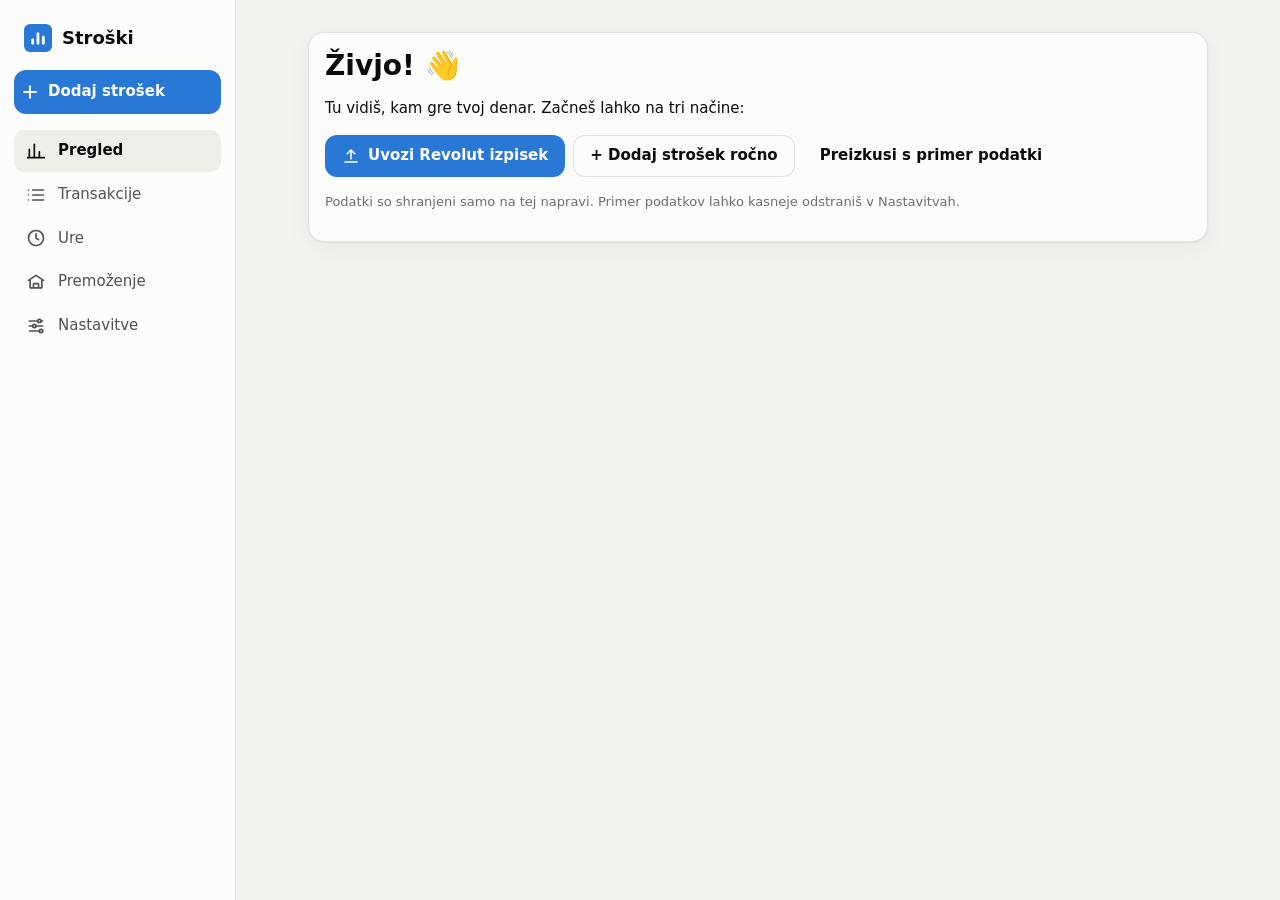
==== index.html @ e5b9fe41 "Vlaganje: naložbe, vplačila in graf rasti - Kartica »Vlaganje« na zavihku Premoženje: naložbe z mese" ====
<!doctype html>
<html lang="sl">
<head>
  <meta charset="utf-8">
  <meta name="viewport" content="width=device-width, initial-scale=1, viewport-fit=cover">
  <title>Stroški</title>
  <meta name="description" content="Sledenje osebnim stroškom">
  <meta name="theme-color" content="#f3f3f0" media="(prefers-color-scheme: light)">
  <meta name="theme-color" content="#0d0d0d" media="(prefers-color-scheme: dark)">
  <meta name="apple-mobile-web-app-capable" content="yes">
  <meta name="apple-mobile-web-app-title" content="Stroški">
  <link rel="manifest" href="manifest.webmanifest">
  <link rel="icon" href="icons/icon.svg" type="image/svg+xml">
  <link rel="apple-touch-icon" href="icons/icon-192.png">
  <link rel="stylesheet" href="styles.css">
</head>
<body>
  <div class="app">
    <nav class="nav" aria-label="Glavni meni">
      <div class="brand"><img src="icons/icon.svg" alt="" width="28" height="28"> Stroški</div>
      <a href="#/pregled" data-route="pregled">
        <svg viewBox="0 0 24 24" aria-hidden="true"><path d="M4 20V10M10 20V4M16 20v-7M22 20H2"/></svg>
        <span>Pregled</span>
      </a>
      <a href="#/transakcije" data-route="transakcije">
        <svg viewBox="0 0 24 24" aria-hidden="true"><path d="M8 6h13M8 12h13M8 18h13M3 6h.01M3 12h.01M3 18h.01"/></svg>
        <span>Transakcije</span>
      </a>
      <button class="fab" id="addBtn" aria-label="Dodaj strošek">
        <svg viewBox="0 0 24 24" aria-hidden="true"><path d="M12 5v14M5 12h14"/></svg>
        <span class="fab-label">Dodaj strošek</span>
      </button>
      <a href="#/ure" data-route="ure">
        <svg viewBox="0 0 24 24" aria-hidden="true"><circle cx="12" cy="12" r="9"/><path d="M12 7v5l3 2"/></svg>
        <span>Ure</span>
      </a>
      <a href="#/premozenje" data-route="premozenje">
        <svg viewBox="0 0 24 24" aria-hidden="true"><path d="M3 10l9-6 9 6M5 10v9h14v-9M9 19v-5h6v5"/></svg>
        <span>Premoženje</span>
      </a>
      <a href="#/nastavitve" data-route="nastavitve">
        <svg viewBox="0 0 24 24" aria-hidden="true"><path d="M4 6h10M18 6h2M4 12h4M12 12h8M4 18h12M20 18h0"/><circle cx="16" cy="6" r="2"/><circle cx="10" cy="12" r="2"/><circle cx="18" cy="18" r="2"/></svg>
        <span>Nastavitve</span>
      </a>
    </nav>
    <main id="view"></main>
  </div>

  <dialog id="txDialog" class="sheet">
    <form id="txForm" novalidate>
      <header class="sheet-head">
        <h2 id="txTitle">Nov strošek</h2>
        <button type="button" class="icon-btn" id="txClose" aria-label="Zapri">
          <svg viewBox="0 0 24 24" aria-hidden="true"><path d="M6 6l12 12M18 6L6 18"/></svg>
        </button>
      </header>
      <div class="sheet-body">
        <div class="seg" role="radiogroup" aria-label="Vrsta">
          <label><input type="radio" name="kind" value="expense" checked><span>Strošek</span></label>
          <label><input type="radio" name="kind" value="income"><span>Prihodek</span></label>
          <label><input type="radio" name="kind" value="transfer"><span>Prenos</span></label>
        </div>
        <label class="amount-field">
          <input name="amount" inputmode="decimal" placeholder="0,00" autocomplete="off" aria-label="Znesek">
          <span id="txCurrency">€</span>
        </label>
        <div class="cat-grid" id="catGrid" role="radiogroup" aria-label="Kategorija"></div>
        <label class="field">Opis
          <input name="description" placeholder="npr. Mercator, kosilo, kino" autocomplete="off">
        </label>
        <div class="row2">
          <label class="field">Datum<input type="date" name="date"></label>
          <label class="field">Račun<input name="account" list="accountList" autocomplete="off"></label>
        </div>
        <datalist id="accountList"></datalist>
        <label class="field">Ponavljanje
          <select name="repeat">
            <option value="">Ne ponavlja se</option>
            <option value="week">🔁 Vsak teden</option>
            <option value="month">🔁 Vsak mesec</option>
            <option value="quarter">🔁 Vsake 3 mesece</option>
            <option value="year">🔁 Vsako leto</option>
          </select>
        </label>
        <p class="muted small repeat-hint" id="repeatHint" hidden></p>
      </div>
      <footer class="sheet-foot">
        <button type="button" class="btn danger ghost" id="txDelete" hidden>Izbriši</button>
        <button type="submit" class="btn primary">Shrani</button>
      </footer>
    </form>
  </dialog>

  <dialog id="workDialog" class="sheet">
    <form id="workForm" novalidate>
      <header class="sheet-head">
        <h2 id="workTitle">Dodaj dan</h2>
        <button type="button" class="icon-btn" id="workClose" aria-label="Zapri">
          <svg viewBox="0 0 24 24" aria-hidden="true"><path d="M6 6l12 12M18 6L6 18"/></svg>
        </button>
      </header>
      <div class="sheet-body">
        <label class="field">Datum<input type="date" name="date"></label>
        <div class="row2">
          <label class="field">Prihod<input type="time" name="start"></label>
          <label class="field">Odhod<input type="time" name="end"></label>
        </div>
        <label class="field">Opomba<input name="note" placeholder="npr. dopust pol dneva, teren" autocomplete="off"></label>
      </div>
      <footer class="sheet-foot">
        <button type="button" class="btn danger ghost" id="workDelete" hidden>Izbriši</button>
        <button type="submit" class="btn primary">Shrani</button>
      </footer>
    </form>
  </dialog>

  <dialog id="assetDialog" class="sheet">
    <form id="assetForm" novalidate>
      <header class="sheet-head">
        <h2 id="assetTitle">Dodaj premoženje</h2>
        <button type="button" class="icon-btn" id="assetClose" aria-label="Zapri">
          <svg viewBox="0 0 24 24" aria-hidden="true"><path d="M6 6l12 12M18 6L6 18"/></svg>
        </button>
      </header>
      <div class="sheet-body" id="assetFields"></div>
      <footer class="sheet-foot">
        <button type="button" class="btn danger ghost" id="assetDelete" hidden>Izbriši</button>
        <button type="submit" class="btn primary">Shrani</button>
      </footer>
    </form>
  </dialog>

  <dialog id="investDialog" class="sheet">
    <form id="investForm" novalidate>
      <header class="sheet-head">
        <h2 id="investTitle">Nova naložba</h2>
        <button type="button" class="icon-btn" id="investClose" aria-label="Zapri">
          <svg viewBox="0 0 24 24" aria-hidden="true"><path d="M6 6l12 12M18 6L6 18"/></svg>
        </button>
      </header>
      <div class="sheet-body" id="investFields"></div>
      <footer class="sheet-foot">
        <button type="button" class="btn danger ghost" id="investDelete" hidden>Izbriši</button>
        <button type="submit" class="btn primary">Shrani</button>
      </footer>
    </form>
  </dialog>

  <dialog id="askDialog" class="ask">
    <form method="dialog">
      <p></p>
      <div class="ask-actions">
        <button value="no" class="btn">Prekliči</button>
        <button value="yes" class="btn primary">Da</button>
      </div>
    </form>
  </dialog>

  <div id="tooltip" class="tooltip" role="tooltip" hidden></div>
  <div id="toast" class="toast" role="status" hidden></div>

  <script type="module" src="js/app.js"></script>
</body>
</html>
---- styles.css ----
:root {
  color-scheme: light;
  --bg: #f3f3f0;
  --surface: #fcfcfb;
  --surface-2: #efeee9;
  --ink: #0b0b0b;
  --ink-2: #52514e;
  --muted: #6f6d68;
  --line: #e1e0d9;
  --axis: #c3c2b7;
  --border: rgba(11, 11, 11, 0.1);
  --accent: #2a78d6;
  --accent-soft: #b7d3f6;
  --accent-ink: #1c5cab;
  --series-2: #eb6834;
  --on-accent: #fff;
  --good: #006300;
  --bad: #c22f2f;
  --shadow: 0 1px 2px rgba(0, 0, 0, 0.05), 0 6px 24px rgba(0, 0, 0, 0.05);
  --radius: 16px;
}
@media (prefers-color-scheme: dark) {
  :root:not([data-theme="light"]) {
    color-scheme: dark;
    --bg: #0d0d0d;
    --surface: #1a1a19;
    --surface-2: #262624;
    --ink: #f0efec;
    --ink-2: #c3c2b7;
    --muted: #9a988f;
    --line: #2c2c2a;
    --axis: #383835;
    --border: rgba(255, 255, 255, 0.1);
    --accent: #3987e5;
    --accent-soft: #184f95;
    --accent-ink: #86b6ef;
    --series-2: #d95926;
    --good: #2fb52f;
    --bad: #e66767;
    --shadow: none;
  }
}
:root[data-theme="dark"] {
  color-scheme: dark;
  --bg: #0d0d0d;
  --surface: #1a1a19;
  --surface-2: #262624;
  --ink: #f0efec;
  --ink-2: #c3c2b7;
  --muted: #9a988f;
  --line: #2c2c2a;
  --axis: #383835;
  --border: rgba(255, 255, 255, 0.1);
  --accent: #3987e5;
  --accent-soft: #184f95;
  --accent-ink: #86b6ef;
  --series-2: #d95926;
  --good: #2fb52f;
  --bad: #e66767;
  --shadow: none;
}

* { box-sizing: border-box; }
[hidden] { display: none !important; }
html { -webkit-text-size-adjust: 100%; }
body {
  margin: 0;
  background: var(--bg);
  color: var(--ink);
  font: 15px/1.45 system-ui, -apple-system, "Segoe UI", Roboto, sans-serif;
  -webkit-tap-highlight-color: transparent;
}
h1, h2, h3 { margin: 0; line-height: 1.2; }
h1 { font-size: 24px; font-weight: 650; }
h2 { font-size: 16px; font-weight: 600; margin-bottom: 12px; }
a { color: var(--accent-ink); }
svg { fill: none; stroke: currentColor; stroke-width: 2; stroke-linecap: round; stroke-linejoin: round; }
.muted { color: var(--muted); }
.small { font-size: 13px; }
:focus-visible { outline: 2px solid var(--accent); outline-offset: 2px; }

/* ---------- Postavitev in meni ---------- */
main {
  max-width: 980px;
  margin: 0 auto;
  padding: calc(16px + env(safe-area-inset-top)) 16px calc(100px + env(safe-area-inset-bottom));
}
.nav {
  position: fixed;
  inset: auto 0 0 0;
  z-index: 20;
  display: flex;
  align-items: center;
  justify-content: space-around;
  padding: 6px 4px calc(6px + env(safe-area-inset-bottom));
  background: var(--surface);
  border-top: 1px solid var(--border);
}
.nav a {
  flex: 1;
  display: flex;
  flex-direction: column;
  align-items: center;
  gap: 2px;
  padding: 4px 0;
  font-size: 11px;
  color: var(--muted);
  text-decoration: none;
}
.nav a svg { width: 22px; height: 22px; }
.nav a.active { color: var(--accent-ink); font-weight: 600; }
.brand { display: none; }
.fab {
  flex: 0 0 auto;
  display: grid;
  place-items: center;
  width: 54px;
  height: 54px;
  margin: -28px 6px 0;
  border: 0;
  border-radius: 50%;
  background: var(--accent);
  color: var(--on-accent);
  box-shadow: 0 6px 18px rgba(42, 120, 214, 0.35);
  cursor: pointer;
}
.fab svg { width: 26px; height: 26px; stroke-width: 2.4; }
.fab-label { display: none; }

@media (min-width: 900px) {
  .app { display: grid; grid-template-columns: 236px 1fr; }
  .nav {
    position: sticky;
    top: 0;
    height: 100dvh;
    flex-direction: column;
    align-items: stretch;
    justify-content: flex-start;
    gap: 2px;
    padding: 20px 14px;
    border-top: 0;
    border-right: 1px solid var(--border);
  }
  .brand { display: flex; align-items: center; gap: 10px; order: -2; padding: 4px 10px 16px; font-size: 18px; font-weight: 700; }
  .fab {
    order: -1;
    display: flex;
    gap: 8px;
    width: auto;
    height: 44px;
    margin: 0 0 14px;
    border-radius: 12px;
    font: inherit;
    font-weight: 600;
    box-shadow: none;
  }
  .fab svg { width: 20px; height: 20px; }
  .fab-label { display: inline; }
  .nav a { flex: 0 0 auto; flex-direction: row; gap: 12px; padding: 10px 12px; border-radius: 10px; font-size: 15px; color: var(--ink-2); }
  .nav a svg { width: 20px; height: 20px; }
  .nav a:hover { background: var(--surface-2); }
  .nav a.active { background: var(--surface-2); color: var(--ink); }
  main { width: 100%; padding: 32px 40px 48px; }
}

/* ---------- Osnovni gradniki ---------- */
.page-head { display: flex; align-items: center; gap: 8px; margin-bottom: 16px; min-height: 40px; }
.month-head { justify-content: space-between; }
.month-head h1 { text-align: center; flex: 1; }
.card {
  display: block;
  background: var(--surface);
  border: 1px solid var(--border);
  border-radius: var(--radius);
  box-shadow: var(--shadow);
  padding: 16px;
  margin-bottom: 16px;
}
.card-head { display: flex; justify-content: space-between; align-items: baseline; gap: 12px; flex-wrap: wrap; margin-bottom: 12px; }
.card-head h2 { margin: 0; }
.btn {
  display: inline-flex;
  align-items: center;
  justify-content: center;
  gap: 8px;
  min-height: 42px;
  padding: 0 16px;
  border: 1px solid var(--border);
  border-radius: 12px;
  background: var(--surface);
  color: var(--ink);
  font: inherit;
  font-weight: 550;
  text-decoration: none;
  cursor: pointer;
}
.btn:hover { background: var(--surface-2); }
.btn svg { width: 18px; height: 18px; }
.btn.primary { background: var(--accent); border-color: transparent; color: var(--on-accent); }
.btn.primary:hover { filter: brightness(1.06); }
.btn.danger { color: var(--bad); }
.btn.primary.danger { background: var(--bad); color: #fff; }
.btn.ghost { background: transparent; border-color: transparent; }
.icon-btn {
  display: inline-grid;
  place-items: center;
  flex: 0 0 auto;
  width: 40px;
  height: 40px;
  border: 0;
  border-radius: 10px;
  background: transparent;
  color: var(--ink-2);
  cursor: pointer;
}
.icon-btn:hover { background: var(--surface-2); }
.icon-btn svg { width: 20px; height: 20px; }
.icon-btn.disabled { visibility: hidden; }
input, select {
  width: 100%;
  min-height: 42px;
  padding: 8px 12px;
  border: 1px solid transparent;
  border-radius: 10px;
  background: var(--surface-2);
  color: inherit;
  font: inherit;
}
input:focus, select:focus { outline: none; border-color: var(--accent); }
.field { display: grid; gap: 4px; font-size: 13px; color: var(--ink-2); }
.field input { font-size: 15px; color: var(--ink); }
.empty { padding: 40px 16px; text-align: center; color: var(--muted); }
.pill { font-size: 12px; color: var(--muted); background: var(--surface-2); padding: 3px 8px; border-radius: 99px; white-space: nowrap; }
.emoji-badge {
  display: grid;
  place-items: center;
  flex: 0 0 auto;
  width: 38px;
  height: 38px;
  border-radius: 12px;
  background: var(--surface-2);
  font-size: 19px;
}

/* ---------- Pregled ---------- */
.hero-label { color: var(--ink-2); font-size: 14px; }
.hero-value { font-size: 48px; font-weight: 650; letter-spacing: -0.02em; line-height: 1.1; margin: 4px 0 8px; }
.deltas { display: flex; flex-wrap: wrap; gap: 4px 16px; font-size: 13px; }
.delta { white-space: nowrap; font-weight: 500; }
.delta.good { color: var(--good); }
.delta.bad { color: var(--bad); }
.delta.flat { color: var(--muted); }
.hero p { margin: 10px 0 0; }
.tiles { display: grid; grid-template-columns: repeat(3, 1fr); gap: 10px; margin-bottom: 16px; }
.tile { background: var(--surface); border: 1px solid var(--border); border-radius: var(--radius); padding: 12px; min-width: 0; }
.tile-label { font-size: 12px; color: var(--ink-2); }
.tile-value { font-size: 17px; font-weight: 600; margin-top: 2px; overflow-wrap: anywhere; }
.tile-value.good { color: var(--good); }
.tile-value.bad { color: var(--bad); }
.hint { text-decoration: none; color: var(--ink); background: var(--surface-2); box-shadow: none; }
.hint b { color: var(--accent-ink); }
.two-col { display: grid; gap: 0 16px; }
@media (min-width: 1100px) { .two-col { grid-template-columns: 3fr 2fr; align-items: start; } }

.chart { width: 100%; min-height: 210px; position: relative; touch-action: pan-y; }
.chart svg { display: block; }
.chart text { stroke: none; }
.chart .grid { stroke: var(--line); stroke-width: 1; }
.chart .baseline { stroke: var(--axis); stroke-width: 1; }
.chart .tick { fill: var(--muted); font-size: 11px; font-variant-numeric: tabular-nums; }
.chart .xlabel { fill: var(--muted); font-size: 11px; }
.chart .xlabel.sel { fill: var(--ink); font-weight: 600; }
.chart .bar { fill: var(--accent-soft); stroke: none; }
.chart .bar.sel { fill: var(--accent); }
.chart .cap { fill: var(--ink); font-size: 12px; font-weight: 600; }
.chart .hit { fill: transparent; stroke: none; cursor: pointer; }
.chart .hit:hover { fill: var(--ink); fill-opacity: 0.04; }

.legend { display: flex; gap: 14px; font-size: 12px; color: var(--ink-2); }
.legend span { display: inline-flex; align-items: center; gap: 6px; }
.key-bar { width: 14px; height: 6px; border-radius: 3px; background: var(--accent); }
.key-tick { width: 2px; height: 12px; border-radius: 1px; background: var(--ink-2); }
.cat-list { display: grid; gap: 2px; }
.cat-row, .merchants a, .tx-row {
  display: flex;
  align-items: center;
  gap: 12px;
  padding: 8px;
  margin: 0 -8px;
  border-radius: 12px;
  color: inherit;
  text-decoration: none;
}
.cat-row:hover, .merchants a:hover, .tx-row:hover { background: var(--surface-2); }
.cat-main { flex: 1; min-width: 0; display: grid; gap: 5px; }
.cat-top { display: flex; justify-content: space-between; gap: 8px; }
.cat-name { overflow: hidden; text-overflow: ellipsis; white-space: nowrap; }
.cat-amt { font-weight: 600; font-variant-numeric: tabular-nums; white-space: nowrap; }
.cat-bar { position: relative; height: 8px; border-radius: 4px; background: var(--surface-2); }
.cat-bar i { position: absolute; inset: 0 auto 0 0; border-radius: 4px; background: var(--accent); }
.cat-bar b { position: absolute; top: -3px; width: 2px; height: 14px; margin-left: -1px; border-radius: 1px; background: var(--ink-2); }
.cat-sub { font-size: 12px; color: var(--muted); }
.merchants { list-style: none; margin: 0; padding: 0; display: grid; gap: 2px; }

/* ---------- Transakcije ---------- */
.filters { display: grid; grid-template-columns: 1fr 1fr; gap: 8px; margin-bottom: 8px; }
.filters input[type=search] { grid-column: 1 / -1; }
@media (min-width: 700px) { .filters { grid-template-columns: 2fr 1fr 1fr; } .filters input[type=search] { grid-column: auto; } }
.summary { margin: 8px 0 4px; font-size: 13px; color: var(--ink-2); min-height: 1em; }
.tx-list { background: var(--surface); border: 1px solid var(--border); border-radius: var(--radius); padding: 4px 16px 12px; }
.tx-list:has(.empty) { padding: 0; }
.day {
  display: flex;
  justify-content: space-between;
  padding: 14px 0 6px;
  font-size: 13px;
  font-weight: 600;
  color: var(--ink-2);
  border-bottom: 1px solid var(--line);
  margin-bottom: 4px;
}
.day span { font-weight: 500; color: var(--muted); font-variant-numeric: tabular-nums; }
.tx-row { width: calc(100% + 16px); border: 0; background: none; font: inherit; text-align: left; cursor: pointer; }
.tx-main { flex: 1; min-width: 0; display: grid; }
.tx-desc { overflow: hidden; text-overflow: ellipsis; white-space: nowrap; font-weight: 500; }
.tx-meta { font-size: 12px; color: var(--muted); overflow: hidden; text-overflow: ellipsis; white-space: nowrap; }
.tx-amt { font-weight: 600; font-variant-numeric: tabular-nums; white-space: nowrap; }
.tx-amt.income, .tx-amt.positive { color: var(--good); }
.tx-amt.transfer { color: var(--muted); font-weight: 500; }
.more { width: 100%; margin-top: 12px; }

/* ---------- Uvoz ---------- */
.steps { margin: 0; padding-left: 20px; display: grid; gap: 6px; color: var(--ink-2); }
.dropzone {
  display: grid;
  justify-items: center;
  gap: 4px;
  padding: 28px 16px;
  margin-bottom: 16px;
  border: 2px dashed var(--axis);
  border-radius: var(--radius);
  text-align: center;
  color: var(--ink-2);
  cursor: pointer;
}
.dropzone input { position: absolute; width: 1px; height: 1px; opacity: 0; }
.dropzone svg { width: 28px; height: 28px; color: var(--accent); }
.dropzone strong { color: var(--ink); }
.dropzone.over, .dropzone:hover { border-color: var(--accent); background: var(--surface); }
.dropzone:focus-within { outline: 2px solid var(--accent); outline-offset: 2px; }
.mapping { margin-bottom: 12px; font-size: 14px; }
.mapping summary { cursor: pointer; color: var(--ink-2); }
.mapping-grid { display: grid; grid-template-columns: repeat(auto-fill, minmax(160px, 1fr)); gap: 8px; margin-top: 10px; }
.mapping-grid label { display: grid; gap: 4px; font-size: 12px; color: var(--ink-2); }
.import-stats { display: flex; gap: 24px; flex-wrap: wrap; margin: 8px 0; }
.import-stats div { display: grid; }
.import-stats b { font-size: 22px; font-weight: 650; }
.import-stats span { font-size: 12px; color: var(--muted); }
.inline-field { display: flex; align-items: center; gap: 10px; margin: 12px 0 4px; font-size: 14px; color: var(--ink-2); }
.inline-field input { max-width: 220px; }
.import-list { display: grid; margin: 8px 0; }
.import-row { display: grid; grid-template-columns: 1fr auto; grid-template-areas: "main amt" "cat cat"; gap: 6px 12px; padding: 10px 0; border-bottom: 1px solid var(--line); align-items: center; }
.import-row .tx-main { grid-area: main; }
.import-row .tx-amt { grid-area: amt; }
.import-row select { grid-area: cat; min-height: 36px; padding: 4px 8px; font-size: 14px; }
@media (min-width: 700px) {
  .import-row { grid-template-columns: 1fr 240px 110px; grid-template-areas: "main cat amt"; }
  .import-row .tx-amt { text-align: right; }
}
.sticky-actions {
  position: sticky;
  bottom: calc(76px + env(safe-area-inset-bottom));
  display: flex;
  justify-content: flex-end;
  gap: 8px;
  padding: 12px 0 0;
  background: var(--surface);
}
@media (min-width: 900px) { .sticky-actions { bottom: 0; padding-bottom: 4px; } }
.error { color: var(--bad); }

/* ---------- Podkategorije ---------- */
.cat-group { display: grid; gap: 6px; padding-bottom: 6px; border-bottom: 1px solid var(--line); }
.cat-group:last-child { border-bottom: 0; }
.cat-edit.sub, .add-row.sub { padding-left: 28px; position: relative; }
.cat-edit.sub::before { content: "↳"; position: absolute; left: 8px; color: var(--muted); }
.add-row.sub { border-top: 0; padding-top: 0; }
.add-sub {
  justify-self: start;
  margin-left: 28px;
  padding: 4px 10px;
  border: 1px dashed var(--axis);
  border-radius: 8px;
  background: none;
  color: var(--ink-2);
  font: inherit;
  font-size: 13px;
  cursor: pointer;
}
.add-sub:hover { border-color: var(--accent); color: var(--accent-ink); }
.sub-pills { display: flex; flex-wrap: wrap; gap: 4px 6px; margin-top: 2px; }
.sub-pills a {
  padding: 2px 8px;
  border-radius: 99px;
  background: var(--surface-2);
  color: var(--ink-2);
  font-size: 12px;
  text-decoration: none;
  white-space: nowrap;
}
.sub-pills a:hover { color: var(--ink); }
.sub-pills b { font-weight: 600; color: var(--ink); font-variant-numeric: tabular-nums; }
.cat-row { cursor: pointer; }
.cat-top { color: inherit; text-decoration: none; }
.chip-grid { display: grid; grid-template-columns: repeat(auto-fill, minmax(96px, 1fr)); gap: 6px; }
.chip-grid.small { grid-template-columns: repeat(auto-fill, minmax(84px, 1fr)); }
.chip-grid.small .chip span { padding: 6px 4px; font-size: 11px; }
.chip-grid.small .chip b { font-size: 16px; }
.chip.add { padding: 0; border: 0; background: none; font: inherit; cursor: pointer; }
.chip.add span { border: 1.5px dashed var(--axis); background: none; }
.chip.add:hover span { border-color: var(--accent); color: var(--accent-ink); }
.sub-picker { margin-top: 10px; padding: 10px; border-radius: 12px; background: var(--bg); display: grid; gap: 8px; }
.sub-label { font-size: 12px; font-weight: 600; color: var(--ink-2); }
.new-cat { display: flex; gap: 6px; margin-top: 8px; }
.new-cat .new-name { flex: 1; min-width: 0; }

/* ---------- Ponavljajoči in napoved ---------- */
.key-bar.soft { background: var(--accent-soft); }
.forecast { display: grid; gap: 8px; margin-bottom: 10px; }
.fc-row { display: grid; grid-template-columns: 36px 1fr auto; align-items: center; gap: 10px; }
.fc-month { font-size: 13px; color: var(--ink-2); }
.fc-bar { display: flex; gap: 2px; height: 10px; }
.fc-bar i { display: block; height: 100%; background: var(--accent); border-radius: 2px; }
.fc-bar i:first-child { border-radius: 4px 2px 2px 4px; }
.fc-bar i.soft { background: var(--accent-soft); border-radius: 2px 4px 4px 2px; }
.fc-bar i[style*="width:0%"] { display: none; }
.fc-amt { font-weight: 600; font-variant-numeric: tabular-nums; min-width: 64px; text-align: right; }
.series-list { display: grid; }
.series-total { margin: 10px 0 0; padding-top: 10px; border-top: 1px solid var(--line); font-size: 14px; color: var(--ink-2); }
.series-total b { color: var(--ink); }
.repeat-hint { margin: -6px 0 0; }

/* ---------- Ure ---------- */
.tiles.four { grid-template-columns: repeat(2, 1fr); }
@media (min-width: 700px) { .tiles.four { grid-template-columns: repeat(4, 1fr); } }
.tile-link { text-decoration: none; color: inherit; }
.tile-link:hover { border-color: var(--accent); }
.punch { display: flex; align-items: center; justify-content: space-between; gap: 12px; flex-wrap: wrap; }
.punch div { display: grid; gap: 2px; }
.punch span { font-size: 13px; color: var(--ink-2); }
.punch.on b::before { content: ""; display: inline-block; width: 8px; height: 8px; margin-right: 8px; border-radius: 50%; background: var(--good); vertical-align: middle; }
.punch .btn { min-width: 140px; }
.hint-line { margin: -6px 0 16px; font-size: 13px; color: var(--bad); }
.work-list { display: grid; }
.work-row {
  display: grid;
  grid-template-columns: 92px 1fr auto auto;
  align-items: center;
  gap: 4px 12px;
  padding: 10px 8px;
  margin: 0 -8px;
  border: 0;
  border-radius: 10px;
  background: none;
  color: inherit;
  font: inherit;
  text-align: left;
  cursor: pointer;
}
.work-row:hover { background: var(--surface-2); }
.work-row + .work-row { border-top: 1px solid var(--line); border-radius: 0; }
.work-row.open .work-time { color: var(--bad); }
.work-day { font-weight: 600; font-size: 14px; }
.work-time { font-variant-numeric: tabular-nums; display: grid; }
.work-time small { font-size: 12px; color: var(--muted); }
.work-hours { color: var(--ink-2); font-variant-numeric: tabular-nums; }
.work-pay { font-weight: 600; font-variant-numeric: tabular-nums; min-width: 72px; text-align: right; }
@media (max-width: 480px) {
  .work-row { grid-template-columns: 1fr auto; }
  .work-day { grid-column: 1; }
  .work-hours { grid-column: 2; grid-row: 1; text-align: right; }
  .work-time { grid-column: 1; }
  .work-pay { grid-column: 2; }
}
.pay-form { display: grid; grid-template-columns: 1fr 1fr; gap: 10px; margin-bottom: 8px; }
.copy-list { display: grid; gap: 8px; margin: 12px 0; }
.copy-row { display: grid; grid-template-columns: 1fr auto; gap: 4px 8px; align-items: center; }
.copy-row span { grid-column: 1 / -1; font-size: 12px; font-weight: 600; color: var(--ink-2); }
.copy-row code {
  min-width: 0;
  padding: 8px 10px;
  border-radius: 8px;
  background: var(--surface-2);
  font-size: 12px;
  overflow-wrap: anywhere;
}
.copy-row .btn { min-height: 36px; }
.link-btn { padding: 0; border: 0; background: none; color: var(--accent-ink); font: inherit; text-decoration: underline; cursor: pointer; }

/* ---------- Premoženje ---------- */
.page-head.spread { justify-content: space-between; }
.hero-value.bad, .tx-amt.bad { color: var(--bad); }
.asset-list { display: grid; }
.asset-row {
  display: flex;
  align-items: center;
  gap: 12px;
  width: calc(100% + 16px);
  padding: 10px 8px;
  margin: 0 -8px;
  border: 0;
  border-radius: 12px;
  background: none;
  color: inherit;
  font: inherit;
  text-align: left;
  cursor: pointer;
}
.asset-row:hover { background: var(--surface-2); }
.asset-row .tx-main { gap: 2px; }
.asset-row .tx-meta { white-space: normal; }
.value-bar { display: block; height: 6px; margin-top: 4px; border-radius: 3px; background: var(--surface-2); overflow: hidden; }
.value-bar i { display: block; height: 100%; border-radius: 3px; background: var(--accent); }
.value-bar.debt i { background: var(--good); }
.horizon { display: grid; gap: 2px; margin-bottom: 10px; font-variant-numeric: tabular-nums; }
.h-row { display: grid; grid-template-columns: 1.2fr 1fr 1fr 1fr; gap: 8px; padding: 6px 0; border-bottom: 1px solid var(--line); text-align: right; }
.h-row > :first-child { text-align: left; color: var(--ink-2); }
.h-head { font-size: 12px; color: var(--muted); border-bottom: 0; padding-bottom: 0; }

/* ---------- Vlaganje ---------- */
.fund-list { display: grid; margin-bottom: 4px; }
.fund-row, .deposit-row {
  display: flex;
  align-items: center;
  gap: 12px;
  width: calc(100% + 16px);
  padding: 8px;
  margin: 0 -8px;
  border: 0;
  border-radius: 12px;
  background: none;
  color: inherit;
  font: inherit;
  text-align: left;
  cursor: pointer;
}
.fund-row:hover, .deposit-row:hover { background: var(--surface-2); }
.fund-row .tx-meta { white-space: normal; }
.fund-amt { display: grid; justify-items: end; font-variant-numeric: tabular-nums; white-space: nowrap; }
.fund-amt small { font-size: 12px; color: var(--muted); }
.fund-amt small.good { color: var(--good); }
.fund-amt small.bad { color: var(--bad); }
.invest-tools { display: flex; flex-wrap: wrap; align-items: center; gap: 8px; margin: 14px 0 10px; }
.invest-tools select { flex: 1 1 140px; width: auto; }
.seg-mini { display: flex; padding: 3px; border-radius: 10px; background: var(--surface-2); }
.seg-mini button { padding: 6px 10px; border: 0; border-radius: 8px; background: none; color: var(--ink-2); font: inherit; font-size: 13px; cursor: pointer; white-space: nowrap; }
.seg-mini button.on { background: var(--surface); color: var(--ink); font-weight: 600; box-shadow: 0 1px 3px rgba(0, 0, 0, 0.12); }
.chart-legend { flex-wrap: wrap; margin-bottom: 8px; }
.key-line { width: 14px; height: 2px; border-radius: 1px; }
.key-line.invested { background: var(--series-2); }
.key-line.mid { background: var(--accent); }
.key-band { width: 14px; height: 10px; border-radius: 2px; background: var(--accent); opacity: 0.18; }
.chart .band { fill: var(--accent); fill-opacity: 0.12; stroke: none; }
.chart .series { fill: none; stroke-width: 2; stroke-linecap: round; stroke-linejoin: round; }
.chart .series.mid { stroke: var(--accent); }
.chart .series.invested { stroke: var(--series-2); }
.chart .today { stroke: var(--axis); stroke-width: 1; }
.chart .dot { stroke: var(--surface); stroke-width: 2; }
.chart .dot.mid { fill: var(--accent); }
.chart .dot.invested { fill: var(--series-2); }
.chart .end { fill: var(--ink); font-size: 12px; font-weight: 600; font-variant-numeric: tabular-nums; }
.chart .cross line { stroke: var(--axis); stroke-width: 1; }
.sub-head { margin: 16px 0 6px; font-size: 14px; font-weight: 600; }
.deposit-list { display: grid; }
.deposit-row { justify-content: space-between; padding: 6px 8px; font-size: 14px; }
.deposit-row .muted { flex: 1; min-width: 0; overflow: hidden; text-overflow: ellipsis; white-space: nowrap; }
.deposit-row b { font-variant-numeric: tabular-nums; }
#investCard .horizon { margin-top: 12px; }
#investCard .h-row { grid-template-columns: 0.8fr 0.9fr 1fr 1.5fr; font-size: 13px; }

/* ---------- Sinhronizacija ---------- */
.sync-form { display: grid; gap: 12px; max-width: 420px; }
.form-error { color: var(--bad); font-size: 14px; margin: 8px 0; }
.sync-line { font-weight: 600; margin: 0 0 4px; }
.sync-line.idle { color: var(--good); }
.sync-line.error { color: var(--bad); }
.btn:disabled { opacity: 0.55; cursor: default; }

/* ---------- Nastavitve ---------- */
.cat-edit-list { display: grid; gap: 6px; margin-bottom: 12px; }
.cat-edit, .add-row { display: flex; align-items: center; gap: 8px; }
.emoji-in { flex: 0 0 52px; width: 52px; text-align: center; font-size: 18px; padding: 4px; }
.cat-edit .name-in { flex: 1; min-width: 0; }
.add-row { padding-top: 12px; border-top: 1px solid var(--line); flex-wrap: wrap; }
.add-row input:not(.emoji-in) { flex: 1 1 160px; min-width: 0; }
.add-row select { flex: 1 1 160px; width: auto; }
.rule-list { display: grid; gap: 4px; margin-bottom: 12px; }
.rule { display: flex; align-items: center; gap: 8px; padding: 4px 0 4px 12px; border-radius: 10px; background: var(--surface-2); }
.rule span:first-child { font-weight: 500; overflow-wrap: anywhere; }
.rule .arrow { color: var(--muted); }
.rule span:nth-child(3) { flex: 1; }
.builtin { margin-top: 14px; font-size: 13px; color: var(--ink-2); }
.builtin summary { cursor: pointer; }
.builtin p { margin: 6px 0; }
.button-row { display: flex; flex-wrap: wrap; gap: 8px; }
.welcome h1 { font-size: 28px; margin-bottom: 8px; }
.welcome-actions { display: flex; flex-wrap: wrap; gap: 8px; margin: 16px 0; }

/* ---------- Okna ---------- */
dialog { color: var(--ink); }
dialog::backdrop { background: rgba(0, 0, 0, 0.45); }
.sheet {
  width: min(500px, calc(100% - 32px));
  max-height: min(760px, 92dvh);
  padding: 0;
  border: 1px solid var(--border);
  border-radius: 20px;
  background: var(--surface);
}
.sheet[open] { display: flex; }
.sheet form { display: flex; flex-direction: column; width: 100%; max-height: inherit; }
@media (max-width: 599px) {
  .sheet { width: 100%; max-width: 100%; margin: auto 0 0; border-radius: 20px 20px 0 0; max-height: 94dvh; }
}
.sheet-head { display: flex; align-items: center; justify-content: space-between; padding: 14px 12px 6px 20px; }
.sheet-head h2 { margin: 0; font-size: 18px; }
.sheet-body { overflow-y: auto; padding: 8px 20px 12px; display: grid; gap: 14px; }
.sheet-foot { display: flex; justify-content: space-between; gap: 8px; padding: 12px 20px calc(16px + env(safe-area-inset-bottom)); border-top: 1px solid var(--line); }
.sheet-foot .primary { flex: 1; max-width: 220px; margin-left: auto; }
.seg { display: grid; grid-template-columns: repeat(3, 1fr); padding: 3px; border-radius: 12px; background: var(--surface-2); }
.seg input { position: absolute; opacity: 0; pointer-events: none; }
.seg span { display: block; padding: 7px 0; border-radius: 9px; text-align: center; font-size: 14px; font-weight: 550; color: var(--ink-2); cursor: pointer; }
.seg input:checked + span { background: var(--surface); color: var(--ink); box-shadow: 0 1px 3px rgba(0, 0, 0, 0.12); }
.seg input:focus-visible + span { outline: 2px solid var(--accent); }
.amount-field { display: flex; align-items: baseline; justify-content: center; gap: 6px; }
.amount-field input {
  width: 100%;
  max-width: 260px;
  background: none;
  border: 0;
  border-bottom: 2px solid var(--line);
  border-radius: 0;
  font-size: 40px;
  font-weight: 650;
  text-align: center;
  padding: 4px 0;
}
.amount-field input:focus { border-bottom-color: var(--accent); }
.amount-field span { font-size: 28px; color: var(--muted); }
.cat-grid { display: block; }
.chip input { position: absolute; opacity: 0; pointer-events: none; }
.chip span {
  display: grid;
  justify-items: center;
  gap: 2px;
  height: 100%;
  padding: 8px 4px;
  border: 1.5px solid transparent;
  border-radius: 12px;
  background: var(--surface-2);
  font-size: 11.5px;
  line-height: 1.2;
  text-align: center;
  color: var(--ink-2);
  cursor: pointer;
}
.chip b { font-size: 20px; font-weight: 400; }
.chip input:checked + span { border-color: var(--accent); background: var(--surface); color: var(--ink); font-weight: 600; }
.chip input:focus-visible + span { outline: 2px solid var(--accent); }
.row2 { display: grid; grid-template-columns: 1fr 1fr; gap: 10px; }
.ask { width: min(400px, calc(100% - 32px)); padding: 20px; border: 1px solid var(--border); border-radius: 18px; background: var(--surface); }
.ask p { margin: 0 0 18px; font-size: 16px; }
.ask-actions { display: flex; justify-content: flex-end; gap: 8px; flex-wrap: wrap; }

/* ---------- Namig in obvestilo ---------- */
.tooltip {
  position: fixed;
  top: 0;
  left: 0;
  z-index: 50;
  min-width: 120px;
  padding: 8px 10px;
  border: 1px solid var(--border);
  border-radius: 10px;
  background: var(--surface);
  box-shadow: 0 6px 24px rgba(0, 0, 0, 0.16);
  font-size: 13px;
  pointer-events: none;
}
.tip-title { color: var(--ink-2); margin-bottom: 2px; }
.tip-value { font-size: 15px; font-weight: 650; }
.tip-row { display: flex; justify-content: space-between; gap: 16px; font-variant-numeric: tabular-nums; }
.toast {
  position: fixed;
  left: 50%;
  bottom: calc(88px + env(safe-area-inset-bottom));
  z-index: 60;
  transform: translateX(-50%);
  max-width: calc(100% - 32px);
  padding: 10px 16px;
  border-radius: 12px;
  background: var(--ink);
  color: var(--bg);
  font-size: 14px;
  box-shadow: 0 6px 24px rgba(0, 0, 0, 0.2);
}
@media (min-width: 900px) { .toast { bottom: 24px; } }
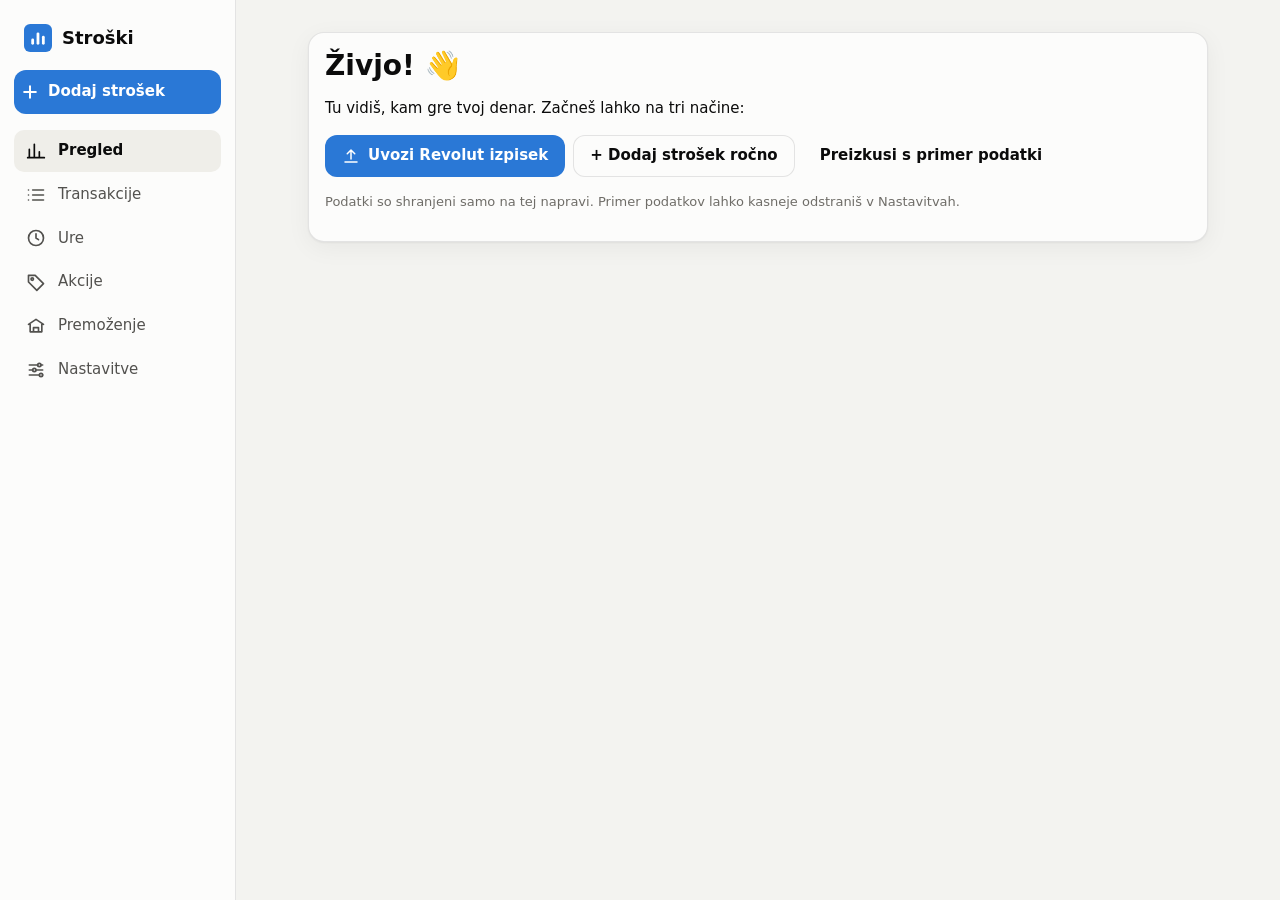
==== commit fbae4c39: "Akcije: nov zavihek z akcijami Tuša in Lidla, osveženimi vsako jutro Co-Authored-By: Claude Opus 5.5" ====
--- a/index.html
+++ b/index.html
@@ -34,6 +34,10 @@
         <svg viewBox="0 0 24 24" aria-hidden="true"><circle cx="12" cy="12" r="9"/><path d="M12 7v5l3 2"/></svg>
         <span>Ure</span>
       </a>
+      <a href="#/akcije" data-route="akcije">
+        <svg viewBox="0 0 24 24" aria-hidden="true"><path d="M3 12V4h8l10 10-8 8L3 12z"/><circle cx="7.5" cy="8.5" r="1.5"/></svg>
+        <span>Akcije</span>
+      </a>
       <a href="#/premozenje" data-route="premozenje">
         <svg viewBox="0 0 24 24" aria-hidden="true"><path d="M3 10l9-6 9 6M5 10v9h14v-9M9 19v-5h6v5"/></svg>
         <span>Premoženje</span>
@@ -55,6 +59,7 @@
         </button>
       </header>
       <div class="sheet-body">
+        <label class="btn scan-btn" id="scanBtn">📷 Slikaj račun<input type="file" accept="image/*" id="scanFile" hidden></label>
         <div class="seg" role="radiogroup" aria-label="Vrsta">
           <label><input type="radio" name="kind" value="expense" checked><span>Strošek</span></label>
           <label><input type="radio" name="kind" value="income"><span>Prihodek</span></label>
@@ -68,11 +73,12 @@
         <label class="field">Opis
           <input name="description" placeholder="npr. Mercator, kosilo, kino" autocomplete="off">
         </label>
+        <details class="tx-items" id="txItems" hidden></details>
         <div class="row2">
           <label class="field">Datum<input type="date" name="date"></label>
-          <label class="field">Račun<input name="account" list="accountList" autocomplete="off"></label>
+          <label class="field">Račun<select name="accountSel"></select></label>
         </div>
-        <datalist id="accountList"></datalist>
+        <label class="field" id="accountNew" hidden>Ime novega računa<input name="account" placeholder="npr. NLB, kartica Visa" autocomplete="off"></label>
         <label class="field">Ponavljanje
           <select name="repeat">
             <option value="">Ne ponavlja se</option>
@@ -146,6 +152,36 @@
     </form>
   </dialog>
 
+  <dialog id="receiptDialog" class="sheet">
+    <form id="receiptForm" novalidate>
+      <header class="sheet-head">
+        <h2>Račun</h2>
+        <button type="button" class="icon-btn" id="receiptClose" aria-label="Zapri">
+          <svg viewBox="0 0 24 24" aria-hidden="true"><path d="M6 6l12 12M18 6L6 18"/></svg>
+        </button>
+      </header>
+      <div class="sheet-body" id="receiptFields"></div>
+      <footer class="sheet-foot">
+        <button type="submit" class="btn primary" id="receiptSave" disabled>Shrani</button>
+      </footer>
+    </form>
+  </dialog>
+  <dialog id="stockDialog" class="sheet">
+    <form id="stockForm" novalidate>
+      <header class="sheet-head">
+        <h2 id="stockTitle">Nakup ali prodaja</h2>
+        <button type="button" class="icon-btn" id="stockClose" aria-label="Zapri">
+          <svg viewBox="0 0 24 24" aria-hidden="true"><path d="M6 6l12 12M18 6L6 18"/></svg>
+        </button>
+      </header>
+      <div class="sheet-body" id="stockFields"></div>
+      <footer class="sheet-foot">
+        <button type="button" class="btn danger ghost" id="stockDelete" hidden>Izbriši</button>
+        <button type="submit" class="btn primary">Shrani</button>
+      </footer>
+    </form>
+  </dialog>
+
   <dialog id="askDialog" class="ask">
     <form method="dialog">
       <p></p>
--- a/styles.css
+++ b/styles.css
@@ -439,6 +439,18 @@
 .series-total { margin: 10px 0 0; padding-top: 10px; border-top: 1px solid var(--line); font-size: 14px; color: var(--ink-2); }
 .series-total b { color: var(--ink); }
 .repeat-hint { margin: -6px 0 0; }
+.sub-summary { margin: 0 0 8px; color: var(--ink-2); }
+.sub-summary b { color: var(--ink); }
+.sub-list { display: grid; margin-bottom: 10px; }
+.sub-row { display: flex; flex-wrap: wrap; align-items: center; gap: 8px 12px; padding: 12px 0; border-top: 1px solid var(--line); }
+.sub-row:first-child { border-top: 0; }
+.sub-row .tx-main { flex: 1 1 150px; color: inherit; text-decoration: none; }
+.sub-row .tx-main:hover .tx-desc { text-decoration: underline; }
+.sub-row .tx-meta { white-space: normal; }
+.sub-actions { display: flex; gap: 6px; margin-left: auto; }
+.sub-actions .btn { min-height: 36px; padding: 0 12px; font-size: 14px; }
+.sub-summary b.good { color: var(--good); }
+.sub-summary b.bad { color: var(--bad); }
 
 /* ---------- Ure ---------- */
 .tiles.four { grid-template-columns: repeat(2, 1fr); }
@@ -473,6 +485,8 @@
 .work-day { font-weight: 600; font-size: 14px; }
 .work-time { font-variant-numeric: tabular-nums; display: grid; }
 .work-time small { font-size: 12px; color: var(--muted); }
+.merge-hint { display: flex; align-items: center; justify-content: space-between; gap: 12px; flex-wrap: wrap; }
+.merge-hint span { flex: 1 1 220px; }
 .work-hours { color: var(--ink-2); font-variant-numeric: tabular-nums; }
 .work-pay { font-weight: 600; font-variant-numeric: tabular-nums; min-width: 72px; text-align: right; }
 @media (max-width: 480px) {
@@ -528,7 +542,7 @@
 .h-head { font-size: 12px; color: var(--muted); border-bottom: 0; padding-bottom: 0; }
 
 /* ---------- Vlaganje ---------- */
-.fund-list { display: grid; margin-bottom: 4px; }
+.fund-list { display: grid; grid-template-columns: minmax(0, 1fr); margin-bottom: 4px; }
 .fund-row, .deposit-row {
   display: flex;
   align-items: center;
@@ -571,7 +585,7 @@
 .chart .end { fill: var(--ink); font-size: 12px; font-weight: 600; font-variant-numeric: tabular-nums; }
 .chart .cross line { stroke: var(--axis); stroke-width: 1; }
 .sub-head { margin: 16px 0 6px; font-size: 14px; font-weight: 600; }
-.deposit-list { display: grid; }
+.deposit-list { display: grid; grid-template-columns: minmax(0, 1fr); }
 .deposit-row { justify-content: space-between; padding: 6px 8px; font-size: 14px; }
 .deposit-row .muted { flex: 1; min-width: 0; overflow: hidden; text-overflow: ellipsis; white-space: nowrap; }
 .deposit-row b { font-variant-numeric: tabular-nums; }
@@ -628,7 +642,7 @@
 .sheet-foot { display: flex; justify-content: space-between; gap: 8px; padding: 12px 20px calc(16px + env(safe-area-inset-bottom)); border-top: 1px solid var(--line); }
 .sheet-foot .primary { flex: 1; max-width: 220px; margin-left: auto; }
 .seg { display: grid; grid-template-columns: repeat(3, 1fr); padding: 3px; border-radius: 12px; background: var(--surface-2); }
-.seg input { position: absolute; opacity: 0; pointer-events: none; }
+.seg input { position: absolute; width: 1px; height: 1px; margin: 0; opacity: 0; pointer-events: none; }
 .seg span { display: block; padding: 7px 0; border-radius: 9px; text-align: center; font-size: 14px; font-weight: 550; color: var(--ink-2); cursor: pointer; }
 .seg input:checked + span { background: var(--surface); color: var(--ink); box-shadow: 0 1px 3px rgba(0, 0, 0, 0.12); }
 .seg input:focus-visible + span { outline: 2px solid var(--accent); }
@@ -648,7 +662,7 @@
 .amount-field input:focus { border-bottom-color: var(--accent); }
 .amount-field span { font-size: 28px; color: var(--muted); }
 .cat-grid { display: block; }
-.chip input { position: absolute; opacity: 0; pointer-events: none; }
+.chip input { position: absolute; width: 1px; height: 1px; margin: 0; opacity: 0; pointer-events: none; }
 .chip span {
   display: grid;
   justify-items: center;
@@ -705,3 +719,54 @@
   box-shadow: 0 6px 24px rgba(0, 0, 0, 0.2);
 }
 @media (min-width: 900px) { .toast { bottom: 24px; } }
+
+/* ---------- Slikan račun ---------- */
+.scan-btn { justify-self: start; cursor: pointer; }
+.scan-progress { display: grid; gap: 10px; padding: 24px 0; text-align: center; }
+.scan-progress p { margin: 0; }
+.scan-progress .bar { height: 8px; border-radius: 4px; background: var(--surface-2); overflow: hidden; }
+.scan-progress .bar i { display: block; height: 100%; background: var(--accent); transition: width 0.2s; }
+.rc-items { display: grid; gap: 8px; }
+.rc-items .btn { justify-self: start; }
+#rcList { display: grid; gap: 6px; }
+.rc-item { display: grid; grid-template-columns: minmax(0, 1fr) 76px 36px; grid-template-areas: "name amount del" "cat cat cat"; gap: 4px 6px; padding-bottom: 8px; border-bottom: 1px solid var(--line); }
+.rc-item .rc-name { grid-area: name; min-width: 0; }
+.rc-item .rc-amount { grid-area: amount; min-width: 0; text-align: right; }
+.rc-item .rc-cat { grid-area: cat; min-width: 0; }
+.rc-item .rc-del { grid-area: del; }
+@media (min-width: 600px) {
+  .rc-item { grid-template-columns: minmax(0, 1fr) 84px minmax(0, 170px) 36px; grid-template-areas: "name amount cat del"; }
+}
+.rc-raw pre { max-height: 220px; overflow: auto; margin: 6px 0 0; padding: 8px; border-radius: 8px; background: var(--surface-2); font-size: 12px; white-space: pre-wrap; }
+.tx-items summary { cursor: pointer; font-size: 13px; color: var(--ink-2); }
+.tx-items ul { list-style: none; margin: 6px 0 0; padding: 0; display: grid; gap: 2px; font-size: 13px; }
+.tx-items li { display: flex; justify-content: space-between; gap: 12px; }
+
+/* ---------- Akcije ---------- */
+.watch { display: flex; flex-wrap: wrap; gap: 6px; align-items: center; margin-bottom: 12px; }
+.watch-chip { display: inline-flex; align-items: center; gap: 2px; padding: 4px 4px 4px 10px; border-radius: 999px; background: var(--surface-2); font-size: 13px; }
+.watch-chip button { border: 0; background: none; color: var(--muted); font-size: 16px; line-height: 1; padding: 2px 6px; cursor: pointer; }
+.watch-add { display: flex; gap: 6px; flex: 1 1 220px; min-width: 0; }
+.watch-add input { flex: 1; min-width: 0; }
+.deal-filters { display: grid; grid-template-columns: minmax(0, 1fr) minmax(0, 1fr); gap: 8px; margin-bottom: 10px; }
+.deal-filters input[type=search] { grid-column: 1 / -1; }
+.deal-filters .check { grid-column: 1 / -1; display: flex; align-items: center; gap: 8px; font-size: 14px; }
+@media (min-width: 700px) { .deal-filters { grid-template-columns: 2fr 1fr 1fr; } .deal-filters input[type=search] { grid-column: auto; } }
+.deal-list { display: grid; gap: 2px; }
+.deal { display: grid; grid-template-columns: 52px minmax(0, 1fr) auto; gap: 10px; align-items: center; padding: 8px 4px; border-bottom: 1px solid var(--line); color: inherit; text-decoration: none; }
+.deal:hover { background: var(--surface-2); }
+.deal img, .deal-noimg { width: 52px; height: 52px; object-fit: contain; border-radius: 8px; background: #fff; display: grid; place-items: center; font-size: 22px; }
+.deal-main { display: grid; gap: 2px; min-width: 0; }
+.deal-name { font-size: 14px; line-height: 1.3; overflow-wrap: anywhere; }
+.deal-meta { font-size: 12px; color: var(--muted); overflow-wrap: anywhere; }
+.deal-price { display: grid; justify-items: end; gap: 1px; white-space: nowrap; }
+.deal-price b { font-size: 15px; }
+.deal-price s { font-size: 12px; color: var(--muted); }
+.deal-price em { font-style: normal; font-size: 12px; font-weight: 650; color: var(--bad); }
+#dealMore { margin-top: 8px; }
+/* Ozki telefoni: sedem gumbov v spodnjem meniju */
+@media (max-width: 420px) {
+  .nav { padding-left: 2px; padding-right: 2px; }
+  .nav a { min-width: 0; font-size: 9.5px; letter-spacing: -0.01em; }
+  .nav a span { max-width: 100%; overflow: hidden; text-overflow: clip; }
+}
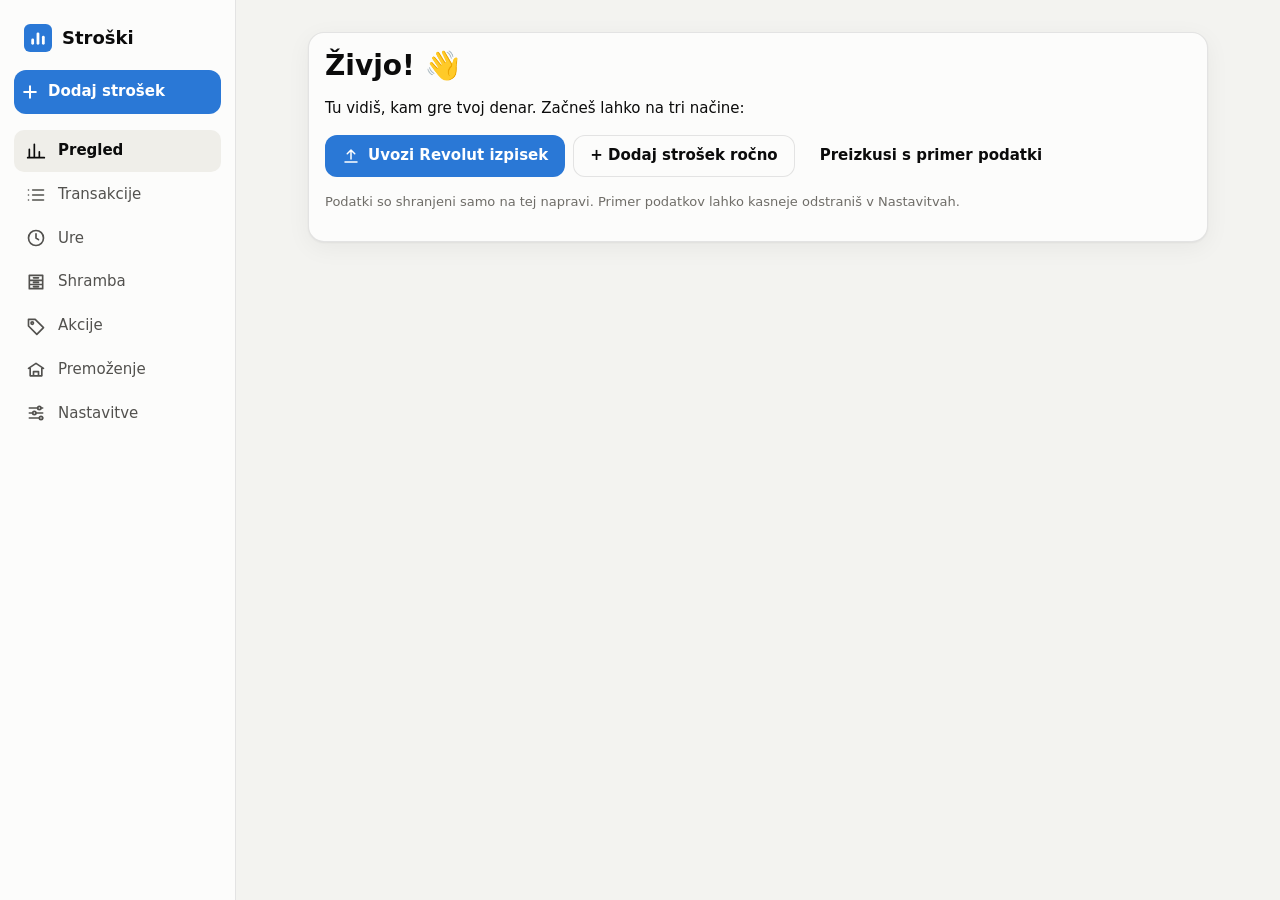
==== commit 932c5e9c: "Shramba: zaloga iz računov, napoved, kdaj kupiti, prihranki - Račun: postavke dobijo skupino živila," ====
--- a/index.html
+++ b/index.html
@@ -33,6 +33,10 @@
       <a href="#/ure" data-route="ure">
         <svg viewBox="0 0 24 24" aria-hidden="true"><circle cx="12" cy="12" r="9"/><path d="M12 7v5l3 2"/></svg>
         <span>Ure</span>
+      </a>
+      <a href="#/zaloga" data-route="zaloga">
+        <svg viewBox="0 0 24 24" aria-hidden="true"><path d="M4 4h16v16H4zM4 10h16M4 15h16M9 7h6M9 12.5h6M9 17.5h6"/></svg>
+        <span>Shramba</span>
       </a>
       <a href="#/akcije" data-route="akcije">
         <svg viewBox="0 0 24 24" aria-hidden="true"><path d="M3 12V4h8l10 10-8 8L3 12z"/><circle cx="7.5" cy="8.5" r="1.5"/></svg>
--- a/styles.css
+++ b/styles.css
@@ -764,9 +764,58 @@
 .deal-price s { font-size: 12px; color: var(--muted); }
 .deal-price em { font-style: normal; font-size: 12px; font-weight: 650; color: var(--bad); }
 #dealMore { margin-top: 8px; }
+.deal-price small { font-size: 11px; color: var(--muted); }
+.deal.later { opacity: 0.75; }
+.deals-top { display: flex; justify-content: space-between; align-items: center; gap: 8px; flex-wrap: wrap; margin-bottom: 10px; }
+.deals-top select { width: auto; max-width: 100%; }
+.deal-search { width: 100%; margin-bottom: 8px; }
+.chips-row { display: flex; gap: 6px; overflow-x: auto; padding: 2px 0 8px; scrollbar-width: none; scroll-margin-top: 70px; }
+.chips-row::-webkit-scrollbar { display: none; }
+.fchip { flex: none; padding: 6px 12px; border: 1px solid var(--line); border-radius: 999px; background: var(--surface); color: var(--ink-2); font: inherit; font-size: 13px; white-space: nowrap; cursor: pointer; }
+.fchip span { color: var(--muted); font-size: 12px; margin-left: 2px; }
+.fchip.on { border-color: var(--accent); background: var(--accent-soft); color: var(--ink); font-weight: 600; }
+.fchip.on span { color: var(--ink-2); }
+.fchip:focus-visible { outline: 2px solid var(--accent); }
+.chips-row.small .fchip { padding: 4px 10px; font-size: 12px; }
+.deal-group { margin-top: 12px; }
+.deal-group-head { display: flex; justify-content: space-between; align-items: baseline; width: 100%; padding: 6px 4px; border: 0; border-bottom: 2px solid var(--line); background: none; color: var(--ink); font: inherit; font-weight: 650; font-size: 15px; cursor: pointer; text-align: left; }
+.deal-group-head:hover { color: var(--accent-ink); }
 /* Ozki telefoni: sedem gumbov v spodnjem meniju */
 @media (max-width: 420px) {
   .nav { padding-left: 2px; padding-right: 2px; }
   .nav a { min-width: 0; font-size: 9.5px; letter-spacing: -0.01em; }
   .nav a span { max-width: 100%; overflow: hidden; text-overflow: clip; }
 }
+.hofer-card { display: flex; justify-content: space-between; align-items: center; gap: 12px; flex-wrap: wrap; }
+.hofer-card h2 { margin: 0 0 4px; }
+.hofer-card > div:first-child { flex: 1 1 220px; min-width: 0; }
+.hofer-card p { margin: 0; }
+.hofer-actions { display: flex; gap: 8px; flex-wrap: wrap; }
+.hofer-actions .btn { cursor: pointer; }
+
+/* Shramba */
+.page-head .btn input { display: none; }
+.pt-rec, .pt-item { display: grid; grid-template-columns: 28px minmax(0, 1fr) auto; gap: 10px; align-items: start; padding: 10px 2px; border-bottom: 1px solid var(--line); }
+.pt-em { font-size: 20px; line-height: 1.4; }
+.pt-main { display: grid; gap: 3px; min-width: 0; }
+.pt-name { font-weight: 600; font-size: 14px; overflow-wrap: anywhere; }
+.pt-tag, .pt-when { display: inline-block; margin-left: 4px; padding: 1px 8px; border-radius: 99px; font-size: 11px; font-weight: 650; background: var(--surface-2); color: var(--ink-2); vertical-align: 1px; }
+.pt-tag.now, .pt-when.out { background: var(--bad); color: #fff; }
+.pt-tag.buy, .pt-when.soon { background: #e8a33a; color: #1d1a14; }
+.pt-tag.wait { background: var(--accent-soft); color: var(--ink); }
+.pt-tag.stock { background: var(--good); color: #fff; }
+.pt-deal { font-size: 13px; color: var(--accent-ink); text-decoration: none; overflow-wrap: anywhere; }
+.pt-deal:hover { text-decoration: underline; }
+.pt-marks { display: grid; gap: 4px; }
+.btn.small { padding: 4px 10px; font-size: 12px; min-height: 0; }
+.pt-bar { height: 6px; border-radius: 3px; background: var(--surface-2); overflow: hidden; max-width: 240px; }
+.pt-bar i { display: block; height: 100%; background: var(--good); }
+.pt-item.soon .pt-bar i { background: #e8a33a; }
+.pt-item.out .pt-bar i { background: var(--bad); }
+.pt-diff { font-weight: 650; color: var(--good); white-space: nowrap; }
+.pt-once summary { cursor: pointer; padding: 10px 2px; color: var(--ink-2); font-size: 14px; }
+.pt-group { display: grid; grid-template-columns: minmax(0, 1.4fr) minmax(0, 1fr) auto; gap: 10px; align-items: center; padding: 6px 2px; font-size: 14px; }
+.pt-gbar { height: 8px; border-radius: 4px; background: var(--surface-2); overflow: hidden; }
+.pt-gbar i { display: block; height: 100%; background: var(--accent); }
+.pt-group b.good { color: var(--good); }
+@media (max-width: 520px) { .pt-marks { grid-auto-flow: row; } .pt-group { grid-template-columns: minmax(0, 1fr) auto; } .pt-gbar { display: none; } }
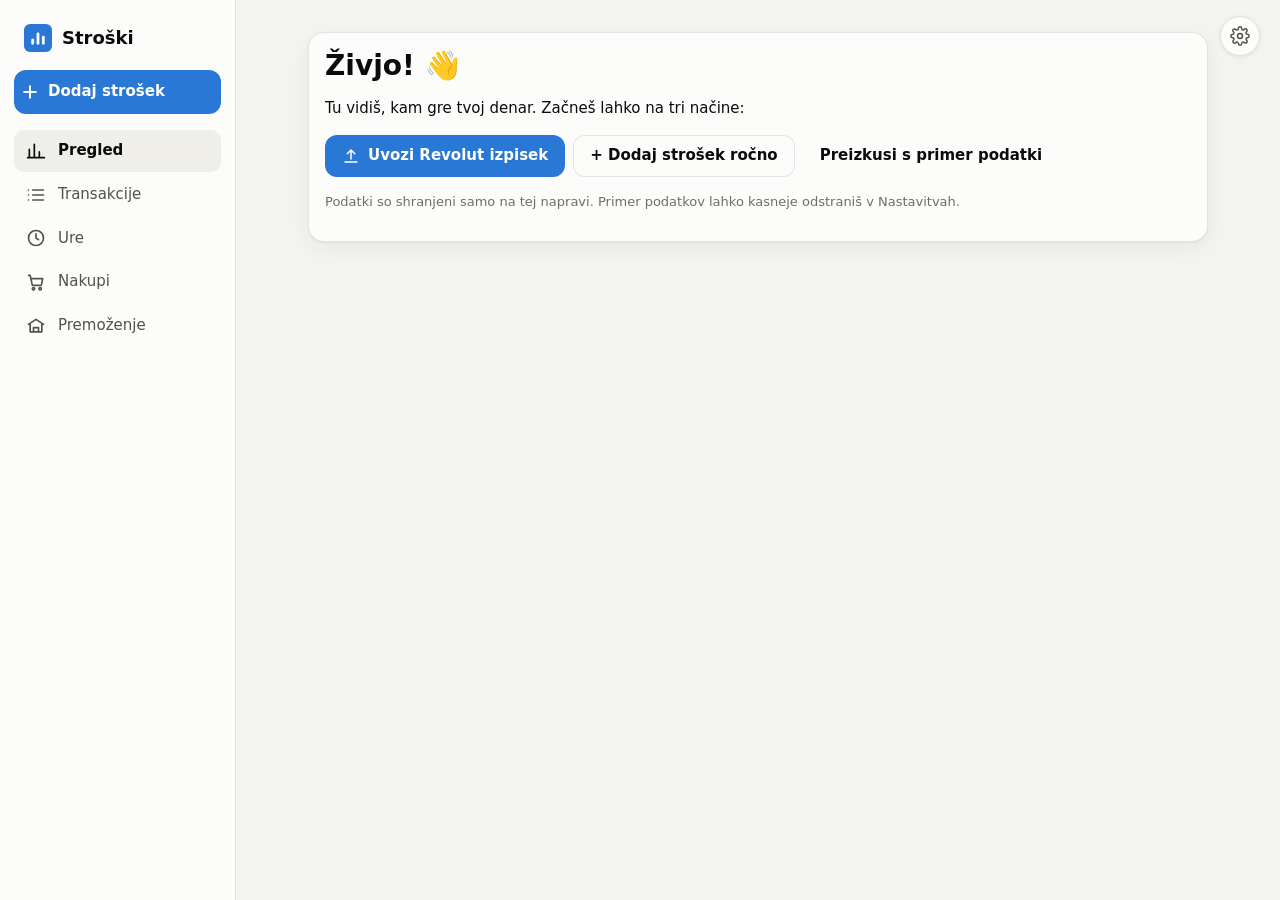
==== commit 7e84b597: "Meni: Nakupi (Shramba in Akcije) v enem zavihku, nastavitve kot zobnik - Nov zavihek Nakupi s podzav" ====
--- a/index.html
+++ b/index.html
@@ -34,23 +34,18 @@
         <svg viewBox="0 0 24 24" aria-hidden="true"><circle cx="12" cy="12" r="9"/><path d="M12 7v5l3 2"/></svg>
         <span>Ure</span>
       </a>
-      <a href="#/zaloga" data-route="zaloga">
-        <svg viewBox="0 0 24 24" aria-hidden="true"><path d="M4 4h16v16H4zM4 10h16M4 15h16M9 7h6M9 12.5h6M9 17.5h6"/></svg>
-        <span>Shramba</span>
-      </a>
-      <a href="#/akcije" data-route="akcije">
-        <svg viewBox="0 0 24 24" aria-hidden="true"><path d="M3 12V4h8l10 10-8 8L3 12z"/><circle cx="7.5" cy="8.5" r="1.5"/></svg>
-        <span>Akcije</span>
+      <a href="#/nakupi" data-route="nakupi">
+        <svg viewBox="0 0 24 24" aria-hidden="true"><path d="M3 4h2l2.4 11.2a1 1 0 0 0 1 .8h9.2a1 1 0 0 0 1-.8L20 8H6.2"/><circle cx="9" cy="20" r="1.4"/><circle cx="17" cy="20" r="1.4"/></svg>
+        <span>Nakupi</span>
       </a>
       <a href="#/premozenje" data-route="premozenje">
         <svg viewBox="0 0 24 24" aria-hidden="true"><path d="M3 10l9-6 9 6M5 10v9h14v-9M9 19v-5h6v5"/></svg>
         <span>Premoženje</span>
       </a>
-      <a href="#/nastavitve" data-route="nastavitve">
-        <svg viewBox="0 0 24 24" aria-hidden="true"><path d="M4 6h10M18 6h2M4 12h4M12 12h8M4 18h12M20 18h0"/><circle cx="16" cy="6" r="2"/><circle cx="10" cy="12" r="2"/><circle cx="18" cy="18" r="2"/></svg>
-        <span>Nastavitve</span>
-      </a>
     </nav>
+    <a href="#/nastavitve" class="gear" id="gearBtn" aria-label="Nastavitve" title="Nastavitve">
+      <svg viewBox="0 0 24 24" aria-hidden="true"><circle cx="12" cy="12" r="3"/><path d="M19.4 15a1.7 1.7 0 0 0 .3 1.8l.1.1a2 2 0 1 1-2.8 2.8l-.1-.1a1.7 1.7 0 0 0-1.8-.3 1.7 1.7 0 0 0-1 1.5V21a2 2 0 1 1-4 0v-.1a1.7 1.7 0 0 0-1.1-1.5 1.7 1.7 0 0 0-1.8.3l-.1.1a2 2 0 1 1-2.8-2.8l.1-.1a1.7 1.7 0 0 0 .3-1.8 1.7 1.7 0 0 0-1.5-1H3a2 2 0 1 1 0-4h.1a1.7 1.7 0 0 0 1.5-1.1 1.7 1.7 0 0 0-.3-1.8l-.1-.1a2 2 0 1 1 2.8-2.8l.1.1a1.7 1.7 0 0 0 1.8.3H9a1.7 1.7 0 0 0 1-1.5V3a2 2 0 1 1 4 0v.1a1.7 1.7 0 0 0 1 1.5 1.7 1.7 0 0 0 1.8-.3l.1-.1a2 2 0 1 1 2.8 2.8l-.1.1a1.7 1.7 0 0 0-.3 1.8V9a1.7 1.7 0 0 0 1.5 1H21a2 2 0 1 1 0 4h-.1a1.7 1.7 0 0 0-1.5 1z"/></svg>
+    </a>
     <main id="view"></main>
   </div>
 
--- a/styles.css
+++ b/styles.css
@@ -819,3 +819,17 @@
 .pt-gbar i { display: block; height: 100%; background: var(--accent); }
 .pt-group b.good { color: var(--good); }
 @media (max-width: 520px) { .pt-marks { grid-auto-flow: row; } .pt-group { grid-template-columns: minmax(0, 1fr) auto; } .pt-gbar { display: none; } }
+
+/* Nakupi: podzavihki */
+.subtabs { display: flex; gap: 4px; padding: 3px; margin: -6px 0 16px; border-radius: 12px; background: var(--surface-2); }
+.subtabs a { flex: 1; padding: 8px 10px; border-radius: 9px; text-align: center; font-size: 14px; font-weight: 550; color: var(--ink-2); text-decoration: none; }
+.subtabs a.on { background: var(--surface); color: var(--ink); box-shadow: 0 1px 3px rgba(0, 0, 0, 0.12); }
+.subtabs a:focus-visible { outline: 2px solid var(--accent); }
+
+/* Nastavitve: zobnik desno zgoraj (glava strani pusti prostor zanj) */
+.gear { position: fixed; z-index: 20; top: calc(10px + env(safe-area-inset-top)); right: 12px; display: grid; place-items: center; width: 40px; height: 40px; border-radius: 50%; background: var(--surface); border: 1px solid var(--line); color: var(--ink-2); box-shadow: 0 1px 4px rgba(0, 0, 0, 0.08); }
+.gear svg { width: 20px; height: 20px; fill: none; stroke: currentColor; stroke-width: 1.8; stroke-linecap: round; stroke-linejoin: round; }
+.gear:hover, .gear.active { color: var(--accent-ink); border-color: var(--accent); }
+.gear:focus-visible { outline: 2px solid var(--accent); }
+.page-head { padding-right: 48px; }
+@media (min-width: 900px) { .gear { top: 16px; right: 20px; } }
